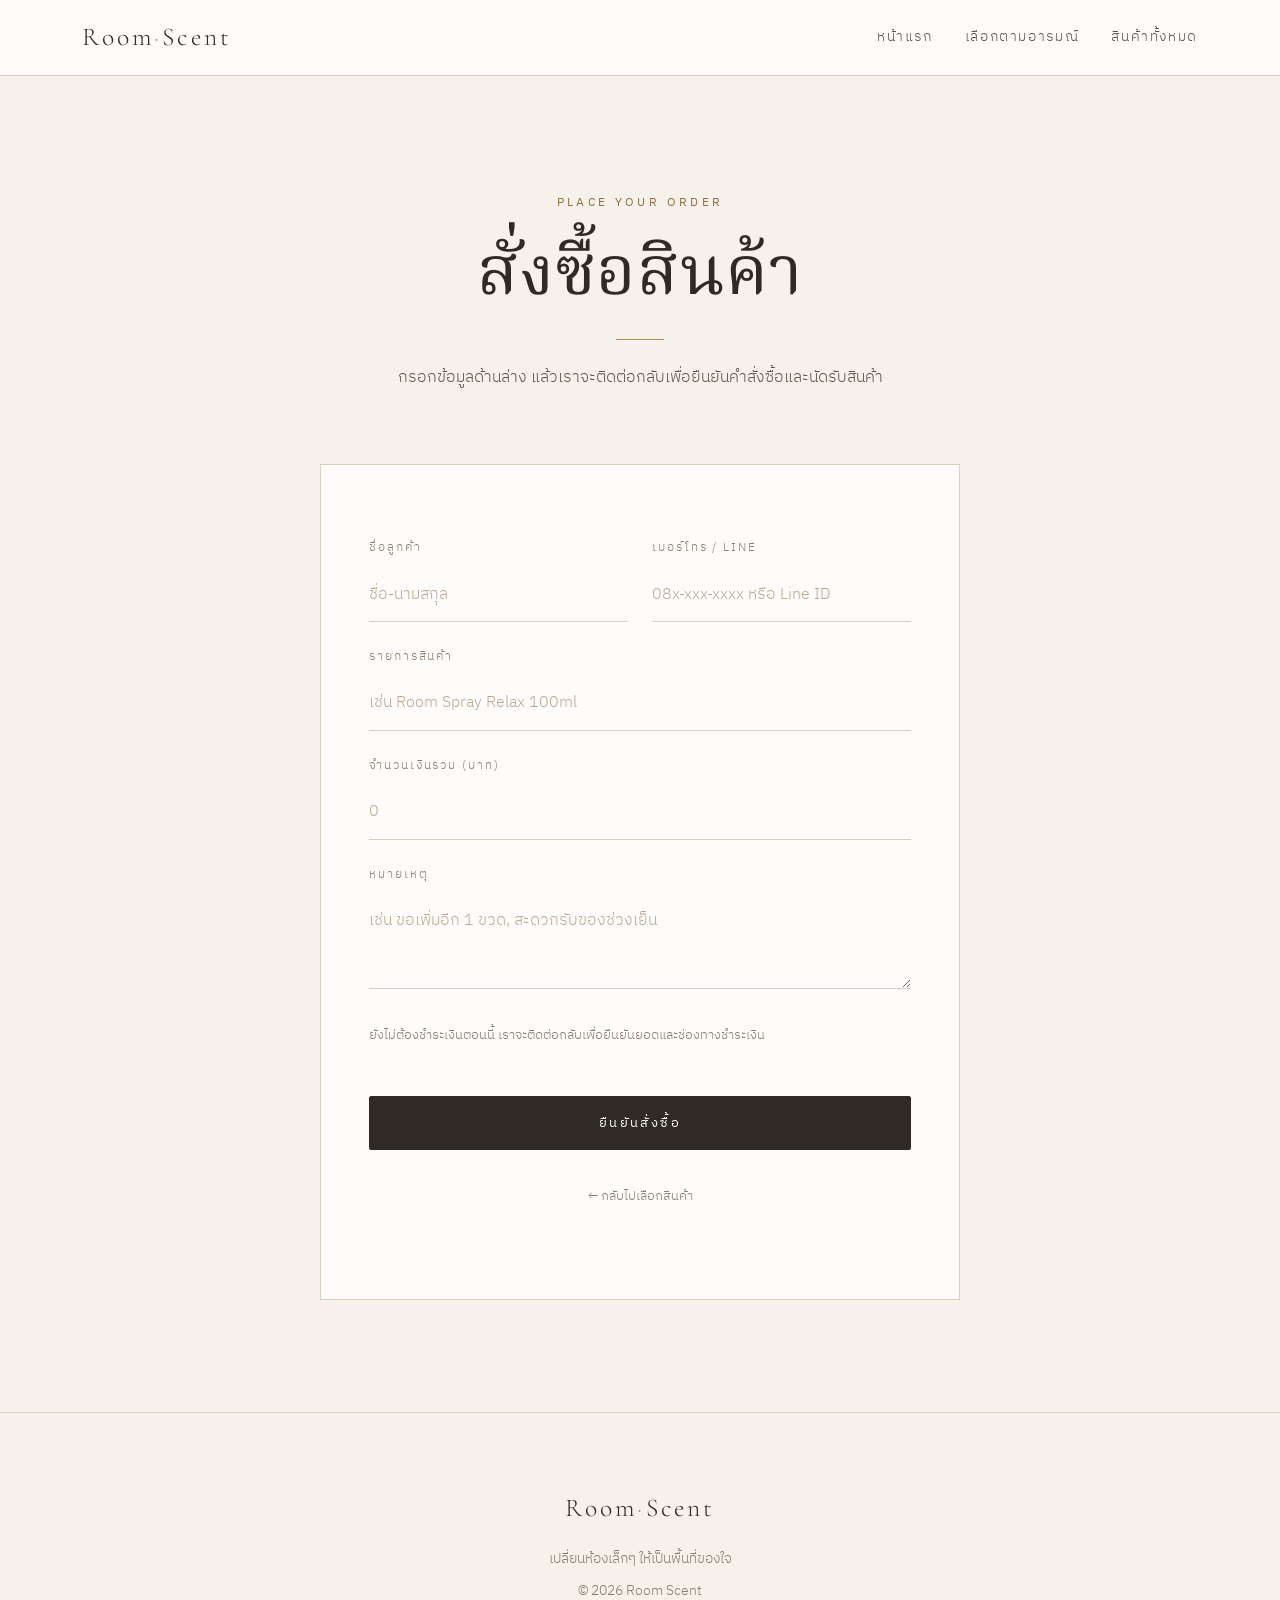
==== order.html @ d081c7c0 "Add files via upload" ====
<!DOCTYPE html>
<html lang="th">
<head>
  <meta charset="UTF-8">
  <meta name="viewport" content="width=device-width, initial-scale=1.0">
  <title>สั่งซื้อสินค้า — Room Scent</title>
  <link rel="stylesheet" href="style.css">
</head>
<body>

  <!-- ========== Header ========== -->
  <header class="site-header">
    <div class="container">
      <a href="index.html" class="logo">Room<span>·</span>Scent</a>

      <button class="nav-toggle" type="button" aria-label="เปิดเมนู">
        <span></span><span></span><span></span>
      </button>

      <nav class="nav">
        <a href="index.html">หน้าแรก</a>
        <a href="index.html#moods">เลือกตามอารมณ์</a>
        <a href="product.html">สินค้าทั้งหมด</a>
      </nav>
    </div>
  </header>

  <main>
    <section class="section section--alt">
      <div class="container">

        <div class="section-head">
          <span class="eyebrow">Place Your Order</span>
          <h1>สั่งซื้อสินค้า</h1>
          <hr class="divider">
          <p>กรอกข้อมูลด้านล่าง แล้วเราจะติดต่อกลับเพื่อยืนยันคำสั่งซื้อและนัดรับสินค้า</p>
        </div>

        <form id="orderForm" class="form">

          <div class="form-row">
            <div class="form-group">
              <label for="customerName">ชื่อลูกค้า</label>
              <input type="text" id="customerName" name="customerName"
                     placeholder="ชื่อ-นามสกุล" autocomplete="name" required>
            </div>

            <div class="form-group">
              <label for="contact">เบอร์โทร / Line</label>
              <input type="text" id="contact" name="contact"
                     placeholder="08x-xxx-xxxx หรือ Line ID" required>
            </div>
          </div>

          <div class="form-group">
            <label for="items">รายการสินค้า</label>
            <input type="text" id="items" name="items"
                   placeholder="เช่น Room Spray Relax 100ml" required>
          </div>

          <div class="form-group">
            <label for="total">จำนวนเงินรวม (บาท)</label>
            <input type="number" id="total" name="total"
                   placeholder="0" min="0" step="1" inputmode="numeric" required>
          </div>

          <div class="form-group">
            <label for="note">หมายเหตุ</label>
            <textarea id="note" name="note"
                      placeholder="เช่น ขอเพิ่มอีก 1 ขวด, สะดวกรับของช่วงเย็น"></textarea>
          </div>

          <p class="form-note">ยังไม่ต้องชำระเงินตอนนี้ เราจะติดต่อกลับเพื่อยืนยันยอดและช่องทางชำระเงิน</p>

          <button type="submit" class="btn btn--primary btn--block mt-6">ยืนยันสั่งซื้อ</button>

          <p class="text-center mt-6">
            <a href="product.html" class="form-note">← กลับไปเลือกสินค้า</a>
          </p>
        </form>

      </div>
    </section>
  </main>

  <!-- ========== Footer ========== -->
  <footer class="site-footer">
    <div class="container">
      <a href="index.html" class="logo">Room<span>·</span>Scent</a>
      <p>เปลี่ยนห้องเล็กๆ ให้เป็นพื้นที่ของใจ</p>
      <p>&copy; 2026 Room Scent</p>
    </div>
  </footer>

  <script src="script.js"></script>
</body>
</html>
---- style.css ----
/* ==========================================================
   Room Scent — Global Theme
   Premium · Minimal · Calm
   ----------------------------------------------------------
   คลาสหลักที่ใช้ใน HTML:
   Layout   : .container, .section, .section--alt
   Header   : .site-header, .logo, .nav, .nav-toggle
   Hero     : .hero, .hero__eyebrow, .hero__title, .hero__text
   Heading  : .section-head, .eyebrow, .divider
   Mood     : .mood-grid, .mood-card  + .mood-fresh / .mood-relax /
              .mood-focus / .mood-romance  (ใส่คู่กับ element ไหนก็ได้)
              .mood-dot, .mood-tag
   Products : .filters, .filter-btn, .product-grid, .product-card,
              .product-card__img, .product-card__body, .product-card__meta,
              .product-card__name, .product-card__desc, .product-card__footer,
              .price
   Buttons  : .btn, .btn--primary, .btn--ghost, .btn--sm, .btn--block
   Form     : .form, .form-group, .form-row, label, input, textarea, select,
              .form-note, .form-status (.is-success / .is-error)
   Cart     : .cart, .cart-item, .cart-total, .qty
   Footer   : .site-footer
   ========================================================== */

@import url("https://fonts.googleapis.com/css2?family=Cormorant+Garamond:ital,wght@0,400;0,500;0,600;1,400&family=Noto+Serif+Thai:wght@300;400;500&family=IBM+Plex+Sans+Thai:wght@300;400;500&display=swap");

/* ---------- Design tokens ---------- */
:root {
  /* Base palette */
  --c-white: #fdfcfa;
  --c-cream: #f6f1ea;
  --c-sand: #ebe3d7;
  --c-beige-dark: #b9a993;
  --c-taupe: #8a7d6d;
  --c-ink: #2f2a25;
  --c-ink-soft: #5b544c;
  --c-line: #d9cfc1;

  /* Accent: soft bronze / gold */
  --c-accent: #b08d57;
  --c-accent-dark: #8f6f3f;
  --c-accent-soft: #e9dcc6;

  /* Mood tints (ใช้แตะเบาๆ เท่านั้น) */
  --mood-fresh: #a8d5c2;
  --mood-relax: #c3b5dc;
  --mood-focus: #a9b8c6;
  --mood-romance: #e8bfae;
  --mood: var(--c-accent); /* ค่าเริ่มต้น ถูกแทนด้วย .mood-* */

  /* Typography */
  --f-serif: "Cormorant Garamond", "Noto Serif Thai", Georgia, serif;
  --f-sans: "IBM Plex Sans Thai", -apple-system, "Helvetica Neue", sans-serif;

  /* Spacing scale */
  --s-1: 0.25rem;
  --s-2: 0.5rem;
  --s-3: 0.75rem;
  --s-4: 1rem;
  --s-5: 1.5rem;
  --s-6: 2rem;
  --s-7: 3rem;
  --s-8: 4.5rem;
  --s-9: 7rem;

  --radius: 2px;
  --line: 1px solid var(--c-line);
  --ease: cubic-bezier(0.25, 0.6, 0.3, 1);
  --container: 1180px;
  --header-h: 76px;
}

.mood-fresh   { --mood: var(--mood-fresh); }
.mood-relax   { --mood: var(--mood-relax); }
.mood-focus   { --mood: var(--mood-focus); }
.mood-romance { --mood: var(--mood-romance); }

/* ---------- Reset / base ---------- */
*,
*::before,
*::after { box-sizing: border-box; }

html { scroll-behavior: smooth; -webkit-text-size-adjust: 100%; }

body {
  margin: 0;
  font-family: var(--f-sans);
  font-weight: 300;
  font-size: 1rem;
  line-height: 1.8;
  color: var(--c-ink);
  background: var(--c-white);
  -webkit-font-smoothing: antialiased;
}

img { display: block; max-width: 100%; height: auto; }

a { color: inherit; text-decoration: none; transition: color 0.3s var(--ease); }
a:hover { color: var(--c-accent-dark); }

h1, h2, h3, h4 {
  font-family: var(--f-serif);
  font-weight: 400;
  line-height: 1.25;
  letter-spacing: 0.01em;
  margin: 0 0 var(--s-4);
  color: var(--c-ink);
}
h1 { font-size: clamp(2.4rem, 5.5vw, 4.25rem); }
h2 { font-size: clamp(1.9rem, 3.6vw, 2.75rem); }
h3 { font-size: clamp(1.3rem, 2vw, 1.6rem); }

p { margin: 0 0 var(--s-4); color: var(--c-ink-soft); }

::selection { background: var(--c-accent-soft); color: var(--c-ink); }

:focus-visible { outline: 1px solid var(--c-accent); outline-offset: 3px; }

/* ---------- Layout ---------- */
.container {
  width: 100%;
  max-width: var(--container);
  margin: 0 auto;
  padding: 0 var(--s-6);
}

.section { padding: var(--s-9) 0; }
.section--alt { background: var(--c-cream); }

.section-head {
  text-align: center;
  max-width: 620px;
  margin: 0 auto var(--s-8);
}

.eyebrow {
  display: inline-block;
  font-family: var(--f-sans);
  font-size: 0.75rem;
  font-weight: 400;
  letter-spacing: 0.28em;
  text-transform: uppercase;
  color: var(--c-accent-dark);
  margin-bottom: var(--s-4);
}

.divider {
  width: 48px;
  height: 1px;
  background: var(--mood);
  border: 0;
  margin: var(--s-5) auto;
}

/* ---------- Header ---------- */
.site-header {
  position: sticky;
  top: 0;
  z-index: 50;
  height: var(--header-h);
  background: rgba(253, 252, 250, 0.92);
  backdrop-filter: blur(8px);
  -webkit-backdrop-filter: blur(8px);
  border-bottom: var(--line);
}
.site-header .container {
  height: 100%;
  display: flex;
  align-items: center;
  justify-content: space-between;
}

.logo {
  font-family: var(--f-serif);
  font-size: 1.6rem;
  letter-spacing: 0.12em;
  color: var(--c-ink);
}
.logo span { color: var(--c-accent); }

.nav { display: flex; align-items: center; gap: var(--s-6); }
.nav a {
  font-size: 0.85rem;
  letter-spacing: 0.12em;
  color: var(--c-ink-soft);
  position: relative;
}
.nav a::after {
  content: "";
  position: absolute;
  left: 0;
  bottom: -4px;
  width: 0;
  height: 1px;
  background: var(--c-accent);
  transition: width 0.35s var(--ease);
}
.nav a:hover::after,
.nav a.is-active::after { width: 100%; }

.nav-toggle {
  display: none;
  background: none;
  border: 0;
  padding: var(--s-2);
  cursor: pointer;
}
.nav-toggle span {
  display: block;
  width: 22px;
  height: 1px;
  background: var(--c-ink);
  margin: 6px 0;
  transition: transform 0.3s var(--ease), opacity 0.3s;
}

/* ---------- Hero ---------- */
.hero {
  min-height: calc(100vh - var(--header-h));
  display: flex;
  align-items: center;
  background: linear-gradient(180deg, var(--c-cream) 0%, var(--c-white) 100%);
  padding: var(--s-9) 0;
}
.hero__inner { max-width: 720px; }
.hero--center .hero__inner { margin: 0 auto; text-align: center; }
.hero__title { margin-bottom: var(--s-5); }
.hero__title em { font-style: italic; color: var(--c-accent-dark); }
.hero__text {
  font-size: 1.1rem;
  max-width: 520px;
  margin-bottom: var(--s-7);
}
.hero--center .hero__text { margin-left: auto; margin-right: auto; }

/* ---------- Buttons ---------- */
.btn {
  display: inline-flex;
  align-items: center;
  justify-content: center;
  gap: var(--s-2);
  padding: 0.95rem 2.25rem;
  font-family: var(--f-sans);
  font-size: 0.82rem;
  font-weight: 400;
  letter-spacing: 0.18em;
  text-transform: uppercase;
  border: 1px solid var(--c-ink);
  border-radius: var(--radius);
  background: transparent;
  color: var(--c-ink);
  cursor: pointer;
  transition: background 0.35s var(--ease), color 0.35s var(--ease),
    border-color 0.35s var(--ease);
}
.btn:hover { background: var(--c-ink); color: var(--c-white); }

.btn--primary { background: var(--c-ink); color: var(--c-white); }
.btn--primary:hover {
  background: var(--c-accent-dark);
  border-color: var(--c-accent-dark);
  color: var(--c-white);
}

.btn--ghost { border-color: var(--c-line); color: var(--c-ink-soft); }
.btn--ghost:hover {
  background: transparent;
  border-color: var(--c-accent);
  color: var(--c-accent-dark);
}

.btn--sm { padding: 0.6rem 1.25rem; font-size: 0.72rem; }
.btn--block { width: 100%; }
.btn:disabled { opacity: 0.45; cursor: not-allowed; }

/* ---------- Mood ---------- */
.mood-grid {
  display: grid;
  grid-template-columns: repeat(4, 1fr);
  gap: var(--s-6);
}

.mood-card {
  padding: var(--s-7) var(--s-5);
  background: var(--c-white);
  border: var(--line);
  text-align: center;
  transition: border-color 0.4s var(--ease), transform 0.4s var(--ease);
}
.mood-card:hover { border-color: var(--c-beige-dark); transform: translateY(-3px); }
.mood-card h3 { margin-bottom: var(--s-2); }
.mood-card h3::after {
  content: "";
  display: block;
  width: 32px;
  height: 2px;
  background: var(--mood);
  margin: var(--s-4) auto 0;
}
.mood-card p { font-size: 0.92rem; margin: var(--s-4) 0 0; }

.mood-icon {
  width: 52px;
  height: 52px;
  margin: 0 auto var(--s-5);
  border: 1px solid var(--c-line);
  border-radius: 50%;
  display: grid;
  place-items: center;
  font-size: 1.3rem;
  color: var(--c-taupe);
  position: relative;
}
.mood-icon::after {
  content: "";
  position: absolute;
  right: 2px;
  top: 2px;
  width: 9px;
  height: 9px;
  border-radius: 50%;
  background: var(--mood);
}

.mood-dot {
  display: inline-block;
  width: 8px;
  height: 8px;
  border-radius: 50%;
  background: var(--mood);
  vertical-align: middle;
}

.mood-tag {
  display: inline-flex;
  align-items: center;
  gap: var(--s-2);
  font-size: 0.7rem;
  letter-spacing: 0.2em;
  text-transform: uppercase;
  color: var(--c-taupe);
}
.mood-tag::before {
  content: "";
  width: 8px;
  height: 8px;
  border-radius: 50%;
  background: var(--mood);
}

/* ---------- Filters ---------- */
.filters {
  display: flex;
  flex-wrap: wrap;
  justify-content: center;
  gap: var(--s-3);
  margin-bottom: var(--s-8);
}
.filter-btn {
  padding: 0.55rem 1.4rem;
  font-family: var(--f-sans);
  font-size: 0.78rem;
  letter-spacing: 0.15em;
  text-transform: uppercase;
  background: transparent;
  color: var(--c-ink-soft);
  border: 1px solid var(--c-line);
  border-radius: 100px;
  cursor: pointer;
  transition: all 0.3s var(--ease);
}
.filter-btn:hover { border-color: var(--c-beige-dark); color: var(--c-ink); }
.filter-btn.is-active {
  border-color: var(--c-ink);
  color: var(--c-ink);
  box-shadow: inset 0 -2px 0 var(--mood);
}

/* ---------- Products ---------- */
.product-grid {
  display: grid;
  grid-template-columns: repeat(auto-fill, minmax(250px, 1fr));
  gap: var(--s-7) var(--s-6);
}

.product-card {
  display: flex;
  flex-direction: column;
  background: var(--c-white);
}

.product-card__img {
  aspect-ratio: 4 / 5;
  overflow: hidden;
  background: var(--c-sand);
  margin-bottom: var(--s-5);
}
.product-card__img img {
  width: 100%;
  height: 100%;
  object-fit: cover;
  transition: transform 0.9s var(--ease);
}
.product-card:hover .product-card__img img { transform: scale(1.04); }

.product-card__body { display: flex; flex-direction: column; flex: 1; }

.product-card__meta {
  display: flex;
  justify-content: space-between;
  align-items: center;
  margin-bottom: var(--s-2);
  font-size: 0.75rem;
  color: var(--c-taupe);
  letter-spacing: 0.08em;
}

.product-card__name {
  font-family: var(--f-serif);
  font-size: 1.35rem;
  margin-bottom: var(--s-2);
}

.product-card__desc {
  font-size: 0.9rem;
  line-height: 1.7;
  flex: 1;
  margin-bottom: var(--s-5);
}

.product-card__footer {
  display: flex;
  justify-content: space-between;
  align-items: center;
  padding-top: var(--s-4);
  border-top: var(--line);
}

.price {
  font-family: var(--f-serif);
  font-size: 1.35rem;
  color: var(--c-ink);
}
.price small {
  font-family: var(--f-sans);
  font-size: 0.75rem;
  color: var(--c-taupe);
  margin-left: 2px;
}

/* ---------- Form ---------- */
.form {
  max-width: 640px;
  margin: 0 auto;
  padding: var(--s-8) var(--s-7);
  background: var(--c-white);
  border: var(--line);
}

.form-group { margin-bottom: var(--s-5); }
.form-row { display: grid; grid-template-columns: 1fr 1fr; gap: var(--s-5); }

label {
  display: block;
  font-size: 0.75rem;
  letter-spacing: 0.16em;
  text-transform: uppercase;
  color: var(--c-taupe);
  margin-bottom: var(--s-2);
}

input,
textarea,
select {
  width: 100%;
  padding: 0.85rem 0;
  font-family: var(--f-sans);
  font-size: 1rem;
  font-weight: 300;
  color: var(--c-ink);
  background: transparent;
  border: 0;
  border-bottom: 1px solid var(--c-line);
  border-radius: 0;
  transition: border-color 0.3s var(--ease);
  -webkit-appearance: none;
  appearance: none;
}
input:focus,
textarea:focus,
select:focus { outline: none; border-bottom-color: var(--c-accent); }
textarea { resize: vertical; min-height: 96px; }
::placeholder { color: var(--c-beige-dark); }

.form-note { font-size: 0.82rem; color: var(--c-taupe); }

.form-status {
  margin-top: var(--s-5);
  padding: var(--s-4) var(--s-5);
  font-size: 0.92rem;
  border-left: 2px solid var(--c-accent);
  background: var(--c-cream);
  display: none;
}
.form-status.is-success,
.form-status.is-error { display: block; }
.form-status.is-error { border-left-color: #b5675a; }

/* ---------- Cart ---------- */
.cart { border-top: var(--line); margin-bottom: var(--s-6); }

.cart-item {
  display: flex;
  align-items: center;
  justify-content: space-between;
  gap: var(--s-4);
  padding: var(--s-4) 0;
  border-bottom: var(--line);
  font-size: 0.95rem;
}
.cart-item__name { flex: 1; }

.qty { display: inline-flex; align-items: center; border: var(--line); }
.qty button {
  width: 32px;
  height: 32px;
  background: none;
  border: 0;
  cursor: pointer;
  color: var(--c-ink-soft);
  font-size: 1rem;
}
.qty button:hover { color: var(--c-accent-dark); }
.qty span { min-width: 28px; text-align: center; font-size: 0.9rem; }

.cart-total {
  display: flex;
  justify-content: space-between;
  align-items: baseline;
  padding: var(--s-5) 0;
  font-family: var(--f-serif);
  font-size: 1.5rem;
}

.cart-empty {
  text-align: center;
  color: var(--c-taupe);
  padding: var(--s-6) 0;
  font-size: 0.92rem;
}

/* ---------- Footer ---------- */
.site-footer {
  padding: var(--s-8) 0 var(--s-6);
  background: var(--c-cream);
  border-top: var(--line);
  text-align: center;
  font-size: 0.85rem;
  color: var(--c-taupe);
}
.site-footer .logo { display: inline-block; margin-bottom: var(--s-4); }
.site-footer p { color: var(--c-taupe); margin-bottom: var(--s-2); }

/* ---------- Utilities ---------- */
.text-center { text-align: center; }
.mt-6 { margin-top: var(--s-6); }
.mt-7 { margin-top: var(--s-7); }
.visually-hidden {
  position: absolute !important;
  width: 1px; height: 1px;
  overflow: hidden;
  clip: rect(0 0 0 0);
  white-space: nowrap;
}

.fade-in {
  opacity: 0;
  transform: translateY(16px);
  transition: opacity 0.9s var(--ease), transform 0.9s var(--ease);
}
.fade-in.is-visible { opacity: 1; transform: none; }

@media (prefers-reduced-motion: reduce) {
  *, *::before, *::after { transition: none !important; scroll-behavior: auto !important; }
  .fade-in { opacity: 1; transform: none; }
}

/* ---------- Responsive ---------- */
@media (max-width: 1024px) {
  .mood-grid { grid-template-columns: repeat(2, 1fr); }
}

@media (max-width: 768px) {
  :root { --header-h: 64px; }

  .container { padding: 0 var(--s-5); }
  .section { padding: var(--s-8) 0; }
  .section-head { margin-bottom: var(--s-7); }

  .nav-toggle { display: block; }
  .nav {
    position: absolute;
    top: var(--header-h);
    left: 0;
    right: 0;
    flex-direction: column;
    gap: 0;
    background: var(--c-white);
    border-bottom: var(--line);
    max-height: 0;
    overflow: hidden;
    transition: max-height 0.4s var(--ease);
  }
  .nav.is-open { max-height: 360px; }
  .nav a { width: 100%; padding: var(--s-4) var(--s-5); border-top: var(--line); }
  .nav a::after { display: none; }

  .nav-toggle.is-open span:nth-child(1) { transform: translateY(7px) rotate(45deg); }
  .nav-toggle.is-open span:nth-child(2) { opacity: 0; }
  .nav-toggle.is-open span:nth-child(3) { transform: translateY(-7px) rotate(-45deg); }

  .hero { min-height: auto; padding: var(--s-8) 0; }

  .product-grid {
    grid-template-columns: repeat(2, 1fr);
    gap: var(--s-6) var(--s-4);
  }
  .product-card__name { font-size: 1.15rem; }
  .product-card__desc { font-size: 0.85rem; }

  .form { padding: var(--s-6) var(--s-5); }
  .form-row { grid-template-columns: 1fr; gap: 0; }
}

@media (max-width: 480px) {
  .mood-grid { grid-template-columns: 1fr; }
  .product-grid { grid-template-columns: 1fr; }
  .product-card__footer { flex-wrap: wrap; gap: var(--s-3); }
  .btn { padding: 0.9rem 1.75rem; }
}
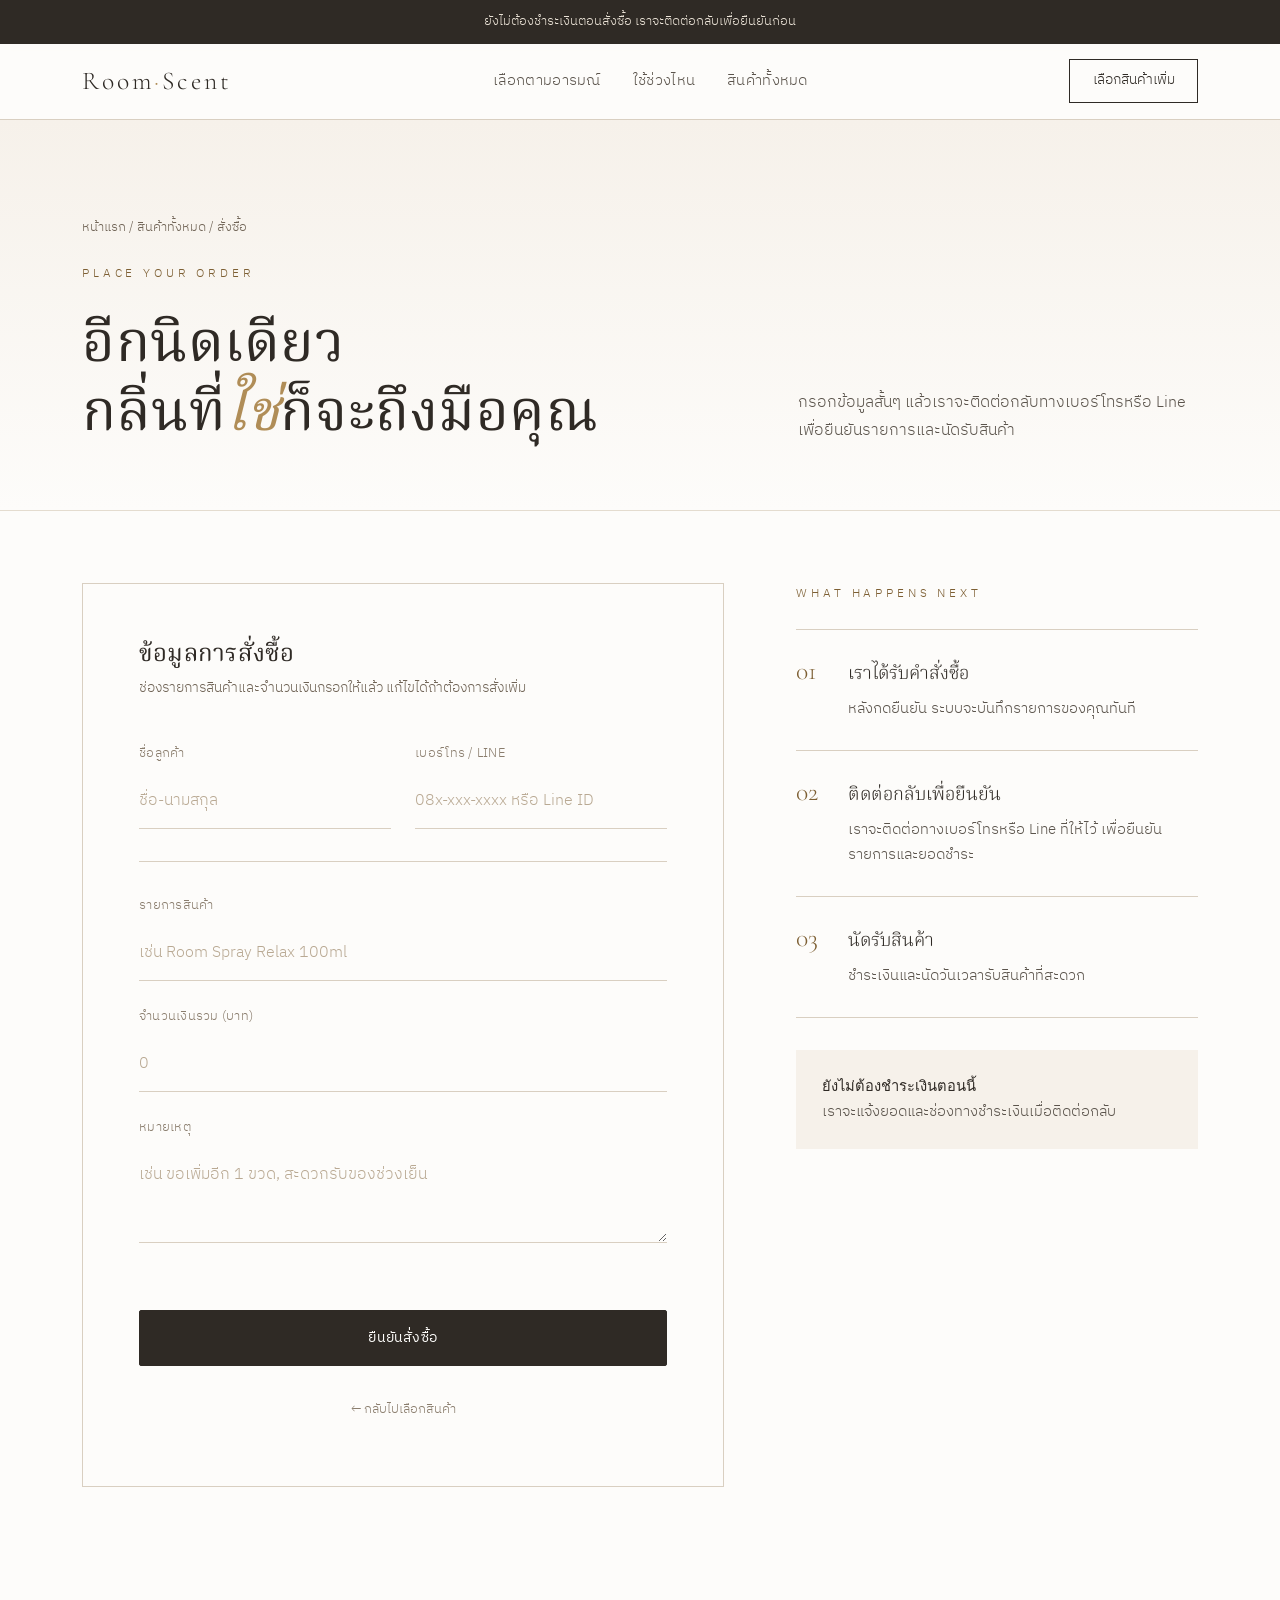
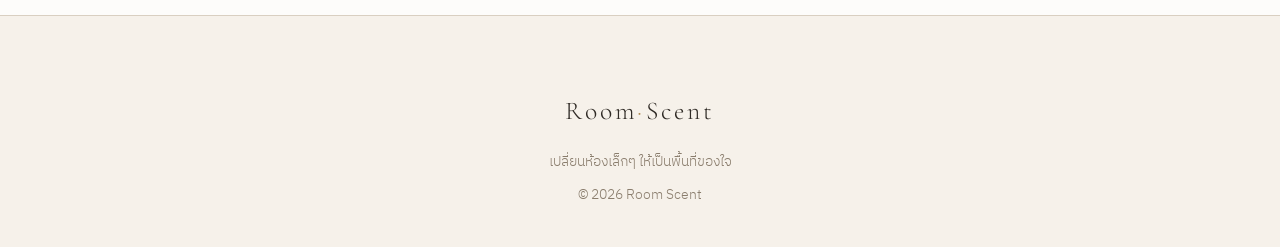
==== commit 4ed7436d: "Add files via upload" ====
--- a/order.html
+++ b/order.html
@@ -7,6 +7,8 @@
   <link rel="stylesheet" href="style.css">
 </head>
 <body>
+
+  <div class="announce">ยังไม่ต้องชำระเงินตอนสั่งซื้อ เราจะติดต่อกลับเพื่อยืนยันก่อน</div>
 
   <!-- ========== Header ========== -->
   <header class="site-header">
@@ -18,69 +20,113 @@
       </button>
 
       <nav class="nav">
-        <a href="index.html">หน้าแรก</a>
         <a href="index.html#moods">เลือกตามอารมณ์</a>
+        <a href="index.html#ritual">ใช้ช่วงไหน</a>
         <a href="product.html">สินค้าทั้งหมด</a>
       </nav>
+
+      <a href="product.html" class="nav-cta">เลือกสินค้าเพิ่ม</a>
     </div>
   </header>
 
   <main>
-    <section class="section section--alt">
-      <div class="container">
 
-        <div class="section-head">
-          <span class="eyebrow">Place Your Order</span>
-          <h1>สั่งซื้อสินค้า</h1>
-          <hr class="divider">
-          <p>กรอกข้อมูลด้านล่าง แล้วเราจะติดต่อกลับเพื่อยืนยันคำสั่งซื้อและนัดรับสินค้า</p>
+    <!-- ========== Page hero ========== -->
+    <section class="page-hero">
+      <div class="container page-hero__inner">
+        <div>
+          <div class="breadcrumb"><a href="index.html">หน้าแรก</a> / <a href="product.html">สินค้าทั้งหมด</a> / สั่งซื้อ</div>
+          <span class="kicker">Place Your Order</span>
+          <h1>อีกนิดเดียว<br>กลิ่นที่<em>ใช่</em>ก็จะถึงมือคุณ</h1>
         </div>
+        <p class="page-hero__lead">
+          กรอกข้อมูลสั้นๆ แล้วเราจะติดต่อกลับทางเบอร์โทรหรือ Line
+          เพื่อยืนยันรายการและนัดรับสินค้า
+        </p>
+      </div>
+    </section>
 
-        <form id="orderForm" class="form">
+    <div class="container order-layout">
 
-          <div class="form-row">
-            <div class="form-group">
-              <label for="customerName">ชื่อลูกค้า</label>
-              <input type="text" id="customerName" name="customerName"
-                     placeholder="ชื่อ-นามสกุล" autocomplete="name" required>
-            </div>
+      <!-- ========== Form ========== -->
+      <form id="orderForm" class="form">
+        <h2 class="form__title">ข้อมูลการสั่งซื้อ</h2>
+        <p class="form__sub">ช่องรายการสินค้าและจำนวนเงินกรอกให้แล้ว แก้ไขได้ถ้าต้องการสั่งเพิ่ม</p>
 
-            <div class="form-group">
-              <label for="contact">เบอร์โทร / Line</label>
-              <input type="text" id="contact" name="contact"
-                     placeholder="08x-xxx-xxxx หรือ Line ID" required>
-            </div>
+        <div class="form-row">
+          <div class="form-group">
+            <label for="customerName">ชื่อลูกค้า</label>
+            <input type="text" id="customerName" name="customerName"
+                   placeholder="ชื่อ-นามสกุล" autocomplete="name" required>
           </div>
 
           <div class="form-group">
-            <label for="items">รายการสินค้า</label>
-            <input type="text" id="items" name="items"
-                   placeholder="เช่น Room Spray Relax 100ml" required>
+            <label for="contact">เบอร์โทร / Line</label>
+            <input type="text" id="contact" name="contact"
+                   placeholder="08x-xxx-xxxx หรือ Line ID" required>
           </div>
+        </div>
 
-          <div class="form-group">
-            <label for="total">จำนวนเงินรวม (บาท)</label>
-            <input type="number" id="total" name="total"
-                   placeholder="0" min="0" step="1" inputmode="numeric" required>
-          </div>
+        <hr class="form-divider">
 
-          <div class="form-group">
-            <label for="note">หมายเหตุ</label>
-            <textarea id="note" name="note"
-                      placeholder="เช่น ขอเพิ่มอีก 1 ขวด, สะดวกรับของช่วงเย็น"></textarea>
-          </div>
+        <div class="form-group">
+          <label for="items">รายการสินค้า</label>
+          <input type="text" id="items" name="items"
+                 placeholder="เช่น Room Spray Relax 100ml" required>
+        </div>
 
-          <p class="form-note">ยังไม่ต้องชำระเงินตอนนี้ เราจะติดต่อกลับเพื่อยืนยันยอดและช่องทางชำระเงิน</p>
+        <div class="form-group">
+          <label for="total">จำนวนเงินรวม (บาท)</label>
+          <input type="number" id="total" name="total"
+                 placeholder="0" min="0" step="1" inputmode="numeric" required>
+        </div>
 
-          <button type="submit" class="btn btn--primary btn--block mt-6">ยืนยันสั่งซื้อ</button>
+        <div class="form-group">
+          <label for="note">หมายเหตุ</label>
+          <textarea id="note" name="note"
+                    placeholder="เช่น ขอเพิ่มอีก 1 ขวด, สะดวกรับของช่วงเย็น"></textarea>
+        </div>
 
-          <p class="text-center mt-6">
-            <a href="product.html" class="form-note">← กลับไปเลือกสินค้า</a>
-          </p>
-        </form>
+        <button type="submit" class="btn btn--primary btn--block mt-6">ยืนยันสั่งซื้อ</button>
+        <p class="form-note text-center mt-6">
+          <a href="product.html">← กลับไปเลือกสินค้า</a>
+        </p>
+      </form>
 
-      </div>
-    </section>
+      <!-- ========== Aside ========== -->
+      <aside class="order-aside">
+        <span class="kicker">What Happens Next</span>
+        <ol class="steps">
+          <li>
+            <span class="steps__no">01</span>
+            <div>
+              <div class="steps__title">เราได้รับคำสั่งซื้อ</div>
+              <p>หลังกดยืนยัน ระบบจะบันทึกรายการของคุณทันที</p>
+            </div>
+          </li>
+          <li>
+            <span class="steps__no">02</span>
+            <div>
+              <div class="steps__title">ติดต่อกลับเพื่อยืนยัน</div>
+              <p>เราจะติดต่อทางเบอร์โทรหรือ Line ที่ให้ไว้ เพื่อยืนยันรายการและยอดชำระ</p>
+            </div>
+          </li>
+          <li>
+            <span class="steps__no">03</span>
+            <div>
+              <div class="steps__title">นัดรับสินค้า</div>
+              <p>ชำระเงินและนัดวันเวลารับสินค้าที่สะดวก</p>
+            </div>
+          </li>
+        </ol>
+
+        <div class="aside-note">
+          <strong>ยังไม่ต้องชำระเงินตอนนี้</strong><br>
+          เราจะแจ้งยอดและช่องทางชำระเงินเมื่อติดต่อกลับ
+        </div>
+      </aside>
+
+    </div>
   </main>
 
   <!-- ========== Footer ========== -->
--- a/style.css
+++ b/style.css
@@ -179,8 +179,8 @@
 
 .nav { display: flex; align-items: center; gap: var(--s-6); }
 .nav a {
-  font-size: 0.85rem;
-  letter-spacing: 0.12em;
+  font-size: 0.92rem;
+  letter-spacing: 0.02em;
   color: var(--c-ink-soft);
   position: relative;
 }
@@ -232,6 +232,36 @@
 }
 .hero--center .hero__text { margin-left: auto; margin-right: auto; }
 
+/* Hero แบบแบ่งซ้าย-ขวา (ข้อความ + ภาพ) */
+.hero--split .container {
+  display: grid;
+  grid-template-columns: 1fr 1fr;
+  gap: var(--s-8);
+  align-items: center;
+}
+.hero--split .hero__inner { max-width: 540px; }
+.hero--split .hero__title { font-size: clamp(2.2rem, 4vw, 3.5rem); }
+.hero--split .hero__text { margin-bottom: var(--s-6); }
+.hero--split .divider { margin-left: 0; }
+
+.hero__actions { display: flex; flex-wrap: wrap; gap: var(--s-4); }
+
+.hero__media { position: relative; }
+.hero__media::before {
+  content: "";
+  position: absolute;
+  inset: 18px -18px -18px 18px;
+  border: 1px solid var(--c-accent-soft);
+  z-index: 0;
+}
+.hero__media img {
+  position: relative;
+  z-index: 1;
+  width: 100%;
+  aspect-ratio: 1 / 1;
+  object-fit: cover;
+}
+
 /* ---------- Buttons ---------- */
 .btn {
   display: inline-flex;
@@ -240,9 +270,9 @@
   gap: var(--s-2);
   padding: 0.95rem 2.25rem;
   font-family: var(--f-sans);
-  font-size: 0.82rem;
+  font-size: 0.9rem;
   font-weight: 400;
-  letter-spacing: 0.18em;
+  letter-spacing: 0.04em;
   text-transform: uppercase;
   border: 1px solid var(--c-ink);
   border-radius: var(--radius);
@@ -358,8 +388,8 @@
 .filter-btn {
   padding: 0.55rem 1.4rem;
   font-family: var(--f-sans);
-  font-size: 0.78rem;
-  letter-spacing: 0.15em;
+  font-size: 0.82rem;
+  letter-spacing: 0.06em;
   text-transform: uppercase;
   background: transparent;
   color: var(--c-ink-soft);
@@ -461,8 +491,8 @@
 
 label {
   display: block;
-  font-size: 0.75rem;
-  letter-spacing: 0.16em;
+  font-size: 0.82rem;
+  letter-spacing: 0.02em;
   text-transform: uppercase;
   color: var(--c-taupe);
   margin-bottom: var(--s-2);
@@ -562,6 +592,7 @@
 
 /* ---------- Utilities ---------- */
 .text-center { text-align: center; }
+.nowrap { white-space: nowrap; }
 .mt-6 { margin-top: var(--s-6); }
 .mt-7 { margin-top: var(--s-7); }
 .visually-hidden {
@@ -587,6 +618,16 @@
 /* ---------- Responsive ---------- */
 @media (max-width: 1024px) {
   .mood-grid { grid-template-columns: repeat(2, 1fr); }
+}
+
+@media (max-width: 900px) {
+  .hero--split .container { grid-template-columns: 1fr; gap: var(--s-7); }
+  .hero--split .hero__inner { max-width: none; text-align: center; }
+  .hero--split .hero__text { margin-left: auto; margin-right: auto; }
+  .hero--split .hero__actions { justify-content: center; }
+  .hero--split .divider { margin-left: auto; margin-right: auto; }
+  .hero__media { max-width: 520px; margin: 0 auto; width: 100%; }
+  .hero__media::before { inset: 12px -12px -12px 12px; }
 }
 
 @media (max-width: 768px) {
@@ -637,3 +678,371 @@
   .product-card__footer { flex-wrap: wrap; gap: var(--s-3); }
   .btn { padding: 0.9rem 1.75rem; }
 }
+
+/* ==========================================================
+   หน้าแรก (index.html) — Editorial layout
+   ========================================================== */
+.announce {
+  background: var(--c-ink);
+  color: var(--c-sand);
+  text-align: center;
+  font-size: 0.82rem;
+  padding: 10px var(--s-5);
+}
+
+.nav-cta {
+  display: inline-flex;
+  align-items: center;
+  min-height: 44px;
+  padding: 0 1.4rem;
+  border: 1px solid var(--c-ink);
+  font-size: 0.9rem;
+}
+.nav-cta:hover { background: var(--c-ink); color: var(--c-white); }
+
+.kicker {
+  display: block;
+  font-size: 0.75rem;
+  letter-spacing: 0.32em;
+  text-transform: uppercase;
+  color: #7d5f33;
+  margin-bottom: var(--s-5);
+}
+
+/* Hero */
+.h-hero { background: linear-gradient(180deg, var(--c-cream) 0%, var(--c-white) 100%); }
+.h-hero__inner {
+  display: flex;
+  flex-wrap: wrap;
+  align-items: center;
+  gap: 72px;
+  padding-top: 96px;
+  padding-bottom: 112px;
+}
+.h-hero__text { flex: 1 1 440px; min-width: 0; }
+.h-hero__title {
+  font-size: clamp(2.6rem, 4.6vw, 4rem);
+  line-height: 1.22;
+  margin: 0;
+}
+.h-hero__title em { color: var(--c-accent); font-style: italic; }
+.h-hero__lead {
+  margin: var(--s-6) 0 0;
+  font-size: 1.12rem;
+  line-height: 1.85;
+  max-width: 460px;
+}
+.h-hero__actions { display: flex; flex-wrap: wrap; gap: var(--s-4); margin-top: 44px; }
+
+.h-facts {
+  display: flex;
+  flex-wrap: wrap;
+  gap: 40px;
+  margin-top: 64px;
+  padding-top: 28px;
+  border-top: 1px solid #e4dccf;
+}
+.h-facts__num { font-family: var(--f-serif); font-size: 2.1rem; line-height: 1; }
+.h-facts__num small { font-size: 1.1rem; }
+.h-facts__label { font-size: 0.82rem; color: #6f6355; margin-top: 8px; }
+
+.h-hero__media {
+  flex: 1 1 460px;
+  min-width: 0;
+  position: relative;
+  padding: 0 24px 24px 0;
+}
+.h-hero__media::before {
+  content: "";
+  position: absolute;
+  top: 24px; left: 24px; right: 0; bottom: 0;
+  border: 1px solid var(--c-accent);
+  opacity: 0.45;
+}
+.h-hero__media img {
+  position: relative;
+  width: 100%;
+  aspect-ratio: 1 / 1;
+  object-fit: cover;
+}
+.h-badge {
+  position: absolute;
+  left: -28px;
+  bottom: 56px;
+  background: var(--c-white);
+  border: 1px solid #e4dccf;
+  padding: 18px 22px;
+  max-width: 220px;
+}
+.h-badge__kicker { font-size: 0.7rem; letter-spacing: 0.24em; color: #7d5f33; }
+.h-badge__text { font-family: var(--f-serif); font-size: 1.25rem; line-height: 1.35; margin-top: 6px; }
+
+/* หัวข้อ section */
+.h-section { padding: 128px 0; }
+.h-section--cream { background: var(--c-cream); }
+.h-head {
+  display: flex;
+  flex-wrap: wrap;
+  justify-content: space-between;
+  align-items: flex-end;
+  gap: 32px;
+  margin-bottom: 64px;
+}
+.h-head h2, .h-title { font-size: clamp(2rem, 3.4vw, 2.9rem); line-height: 1.3; margin: 0; }
+.h-head p { max-width: 380px; margin: 0; font-size: 1rem; line-height: 1.8; }
+.h-head--center { display: block; text-align: center; max-width: 620px; margin: 0 auto 72px; }
+.h-head--center p { max-width: none; margin-top: 20px; }
+
+/* การ์ด mood พร้อมภาพขวด */
+.h-moods {
+  display: grid;
+  grid-template-columns: repeat(auto-fit, minmax(240px, 1fr));
+  gap: 28px;
+}
+.h-mood { display: block; color: var(--c-ink); }
+.h-mood:hover { color: var(--c-ink); }
+.h-mood__img { aspect-ratio: 4 / 5; overflow: hidden; background: var(--c-sand); }
+.h-mood__crop {
+  width: 100%;
+  height: 100%;
+  background-image: url("images/AllScents.jpeg");
+  background-repeat: no-repeat;
+  background-size: 500% auto;
+  transition: transform 1.2s var(--ease);
+}
+.h-mood:hover .h-mood__crop { transform: scale(1.04); }
+.mood-fresh   .h-mood__crop { background-position: 24.9% 58.5%; }
+.mood-relax   .h-mood__crop { background-position: 41.6% 58.5%; }
+.mood-focus   .h-mood__crop { background-position: 58.5% 58.5%; }
+.mood-romance .h-mood__crop { background-position: 75.5% 58.5%; }
+
+.h-mood__meta { display: flex; align-items: center; gap: 12px; margin-top: 24px; }
+.h-mood__no { font-family: var(--f-serif); font-size: 1.1rem; color: #6f6355; }
+.h-mood__line { width: 28px; height: 2px; background: var(--mood); }
+.h-mood__en { font-size: 0.75rem; letter-spacing: 0.26em; color: #6f6355; }
+.h-mood h3 { font-family: "Noto Serif Thai", serif; font-size: 1.5rem; margin: 14px 0 10px; }
+.h-mood p { font-size: 0.95rem; line-height: 1.75; margin: 0; }
+.h-mood__link {
+  display: inline-block;
+  margin-top: 18px;
+  font-size: 0.9rem;
+  border-bottom: 1px solid #cbbfae;
+  padding-bottom: 4px;
+  transition: border-color .3s, color .3s;
+}
+.h-mood:hover .h-mood__link { border-color: var(--c-accent); color: #7d5f33; }
+
+/* หนึ่งวัน สี่กลิ่น */
+.h-ritual {
+  display: grid;
+  grid-template-columns: repeat(auto-fit, minmax(220px, 1fr));
+  border-top: 1px solid var(--c-line);
+}
+.h-ritual__item { padding: 36px 28px 8px 0; }
+.h-ritual__time { display: flex; align-items: center; gap: 10px; font-size: 0.82rem; color: #6f6355; }
+.h-ritual__name { font-family: var(--f-serif); font-size: 2rem; margin: 16px 0 10px; }
+.h-ritual__item p { font-size: 0.95rem; line-height: 1.75; margin: 0; }
+
+/* สินค้าและราคา */
+.h-collection { display: flex; flex-wrap: wrap; gap: 72px; align-items: flex-start; }
+.h-collection__intro { flex: 1 1 340px; min-width: 0; }
+.h-collection__intro p { margin: 22px 0 40px; max-width: 380px; line-height: 1.8; }
+.h-prices { flex: 2 1 560px; min-width: 0; border-bottom: 1px solid var(--c-line); }
+.h-price {
+  display: flex;
+  flex-wrap: wrap;
+  justify-content: space-between;
+  align-items: baseline;
+  gap: 16px;
+  padding: 32px 0;
+  border-top: 1px solid var(--c-line);
+  color: var(--c-ink);
+}
+.h-price:hover { color: var(--c-ink); }
+.h-price:hover .h-price__name { color: #7d5f33; }
+.h-price__info { flex: 1 1 300px; }
+.h-price__name { font-family: "Noto Serif Thai", serif; font-size: 1.5rem; transition: color .3s; }
+.h-price__desc { font-size: 0.88rem; color: #6f6355; margin-top: 6px; }
+.h-price__dots { display: flex; gap: 8px; margin-top: 14px; }
+.h-price__dots .mood-dot { width: 10px; height: 10px; }
+.h-price__amount { font-family: var(--f-serif); font-size: 2.5rem; line-height: 1; }
+.h-price__amount small { font-family: var(--f-sans); font-size: 0.88rem; color: #6f6355; }
+
+/* CTA สีเข้ม */
+.h-cta { background: var(--c-ink); color: var(--c-cream); }
+.h-cta__inner {
+  display: flex;
+  flex-wrap: wrap;
+  align-items: center;
+  justify-content: space-between;
+  gap: 40px;
+  padding-top: 112px;
+  padding-bottom: 112px;
+}
+.h-cta .kicker { color: #c9ad7f; }
+.h-cta h2 { color: var(--c-white); font-size: clamp(1.9rem, 3.2vw, 2.75rem); line-height: 1.35; margin: 0; }
+.btn--light { border-color: #c9ad7f; color: var(--c-white); }
+.btn--light:hover { background: #c9ad7f; border-color: #c9ad7f; color: var(--c-ink); }
+
+@media (max-width: 768px) {
+  .h-hero__inner { padding-top: 64px; padding-bottom: 80px; gap: 56px; }
+  .h-section { padding: 88px 0; }
+  .h-head { margin-bottom: 44px; }
+  .h-head--center { margin-bottom: 48px; }
+  .h-badge { left: 12px; bottom: 36px; padding: 14px 16px; }
+  .h-collection { gap: 40px; }
+  .h-cta__inner { padding-top: 80px; padding-bottom: 80px; }
+  .nav-cta { display: none; }
+}
+
+/* ==========================================================
+   หน้าย่อย (product / order) — Editorial layout
+   ========================================================== */
+.page-hero {
+  background: linear-gradient(180deg, var(--c-cream) 0%, var(--c-white) 100%);
+  border-bottom: 1px solid #e4dccf;
+}
+.page-hero__inner {
+  display: flex;
+  flex-wrap: wrap;
+  justify-content: space-between;
+  align-items: flex-end;
+  gap: 32px;
+  padding-top: 96px;
+  padding-bottom: 64px;
+}
+.page-hero h1 { font-size: clamp(2.4rem, 4.4vw, 3.6rem); line-height: 1.22; margin: 0; }
+.page-hero h1 em { color: var(--c-accent); font-style: italic; }
+.page-hero__lead { max-width: 400px; margin: 0; font-size: 1rem; line-height: 1.8; }
+
+.breadcrumb { font-size: 0.82rem; color: #6f6355; margin-bottom: var(--s-5); }
+.breadcrumb a { color: #6f6355; border-bottom: 1px solid transparent; }
+.breadcrumb a:hover { color: #7d5f33; border-color: currentColor; }
+
+/* หน้าสินค้า */
+.shop { padding: 72px 0 128px; }
+.shop .filters { justify-content: flex-start; margin-bottom: 56px; }
+
+.size-guide {
+  display: grid;
+  grid-template-columns: repeat(auto-fit, minmax(240px, 1fr));
+  border-top: 1px solid var(--c-line);
+  margin-top: 112px;
+}
+.size-guide__item { padding: 32px 28px 0 0; }
+.size-guide__name { font-family: "Noto Serif Thai", serif; font-size: 1.3rem; }
+.size-guide__price { font-family: var(--f-serif); font-size: 2rem; line-height: 1; margin: 12px 0 10px; }
+.size-guide__price small { font-family: var(--f-sans); font-size: 0.85rem; color: #6f6355; }
+.size-guide__item p { font-size: 0.92rem; line-height: 1.7; margin: 0; }
+
+/* การ์ดสินค้า: ปรับให้เข้ากับหน้าแรก */
+.product-card__meta { color: #6f6355; }
+.product-card__name { font-family: var(--f-serif), "Noto Serif Thai", serif; font-size: 1.45rem; }
+.product-card__footer { border-top-color: var(--c-line); }
+.product-card .btn--sm { padding: 0.7rem 1.3rem; font-size: 0.85rem; min-height: 44px; }
+.product-card:hover .btn--sm { background: var(--c-ink); color: var(--c-white); }
+
+/* หน้าสั่งซื้อ */
+.order-layout {
+  display: flex;
+  flex-wrap: wrap;
+  gap: 72px;
+  align-items: flex-start;
+  padding-top: 72px;
+  padding-bottom: 128px;
+}
+.order-layout .form {
+  flex: 3 1 520px;
+  min-width: 0;
+  max-width: none;
+  margin: 0;
+  padding: 56px 56px 48px;
+}
+.order-aside { flex: 2 1 320px; min-width: 0; }
+.form__title { font-family: "Noto Serif Thai", serif; font-size: 1.5rem; margin: 0 0 6px; }
+.form__sub { font-size: 0.9rem; color: #6f6355; margin: 0 0 40px; }
+.form-divider { border: 0; border-top: 1px solid var(--c-line); margin: 8px 0 32px; }
+
+.steps { list-style: none; padding: 0; margin: 0; border-top: 1px solid var(--c-line); }
+.steps li {
+  display: flex;
+  gap: 20px;
+  padding: 28px 0;
+  border-bottom: 1px solid var(--c-line);
+}
+.steps__no { font-family: var(--f-serif); font-size: 1.6rem; line-height: 1; color: #7d5f33; min-width: 32px; }
+.steps__title { font-family: "Noto Serif Thai", serif; font-size: 1.15rem; margin-bottom: 6px; }
+.steps p { font-size: 0.92rem; line-height: 1.7; margin: 0; }
+
+.aside-note {
+  margin-top: 32px;
+  padding: 24px 26px;
+  background: var(--c-cream);
+  font-size: 0.92rem;
+  line-height: 1.7;
+  color: var(--c-ink-soft);
+}
+.aside-note strong { font-weight: 500; color: var(--c-ink); }
+
+@media (max-width: 768px) {
+  .page-hero__inner { padding-top: 64px; padding-bottom: 48px; }
+  .shop { padding: 48px 0 88px; }
+  .size-guide { margin-top: 80px; }
+  .order-layout { padding-top: 48px; padding-bottom: 88px; gap: 48px; }
+  .order-layout .form { padding: 36px 24px 32px; }
+}
+
+/* ==========================================================
+   หน้าขอบคุณ (thankyou.html)
+   ========================================================== */
+.ty {
+  background: linear-gradient(180deg, var(--c-cream) 0%, var(--c-white) 100%);
+  padding: 112px 0 128px;
+}
+.ty__inner { max-width: 720px; margin: 0 auto; text-align: center; }
+.ty__icon {
+  width: 72px;
+  height: 72px;
+  margin: 0 auto 36px;
+  border: 1px solid var(--c-accent);
+  border-radius: 50%;
+  display: grid;
+  place-items: center;
+  color: var(--c-accent);
+}
+.ty h1 { font-size: clamp(2.4rem, 4.4vw, 3.6rem); line-height: 1.25; margin: 0; }
+.ty h1 em { color: var(--c-accent); font-style: italic; }
+.ty__lead { max-width: 520px; margin: 28px auto 0; font-size: 1.08rem; line-height: 1.85; }
+.ty__actions { display: flex; flex-wrap: wrap; justify-content: center; gap: var(--s-4); margin-top: 48px; }
+
+.ty-steps {
+  display: grid;
+  grid-template-columns: repeat(auto-fit, minmax(180px, 1fr));
+  gap: 0 32px;
+  margin-top: 96px;
+  border-top: 1px solid var(--c-line);
+  text-align: left;
+}
+.ty-steps__item { padding: 32px 0 0; }
+.ty-steps__no { font-family: var(--f-serif); font-size: 1.6rem; line-height: 1; color: #7d5f33; }
+.ty-steps__title { font-family: "Noto Serif Thai", serif; font-size: 1.15rem; margin: 14px 0 6px; }
+.ty-steps__item p { font-size: 0.92rem; line-height: 1.7; margin: 0; }
+.ty-steps__item.is-done .ty-steps__no::after {
+  content: "เสร็จแล้ว";
+  font-family: var(--f-sans);
+  font-size: 0.72rem;
+  color: #6f6355;
+  border: 1px solid var(--c-line);
+  border-radius: 100px;
+  padding: 2px 10px;
+  margin-left: 12px;
+  vertical-align: middle;
+}
+
+.ty-moods { padding: 112px 0 128px; }
+
+@media (max-width: 768px) {
+  .ty { padding: 72px 0 88px; }
+  .ty-steps { margin-top: 64px; }
+  .ty-moods { padding: 80px 0 88px; }
+}
